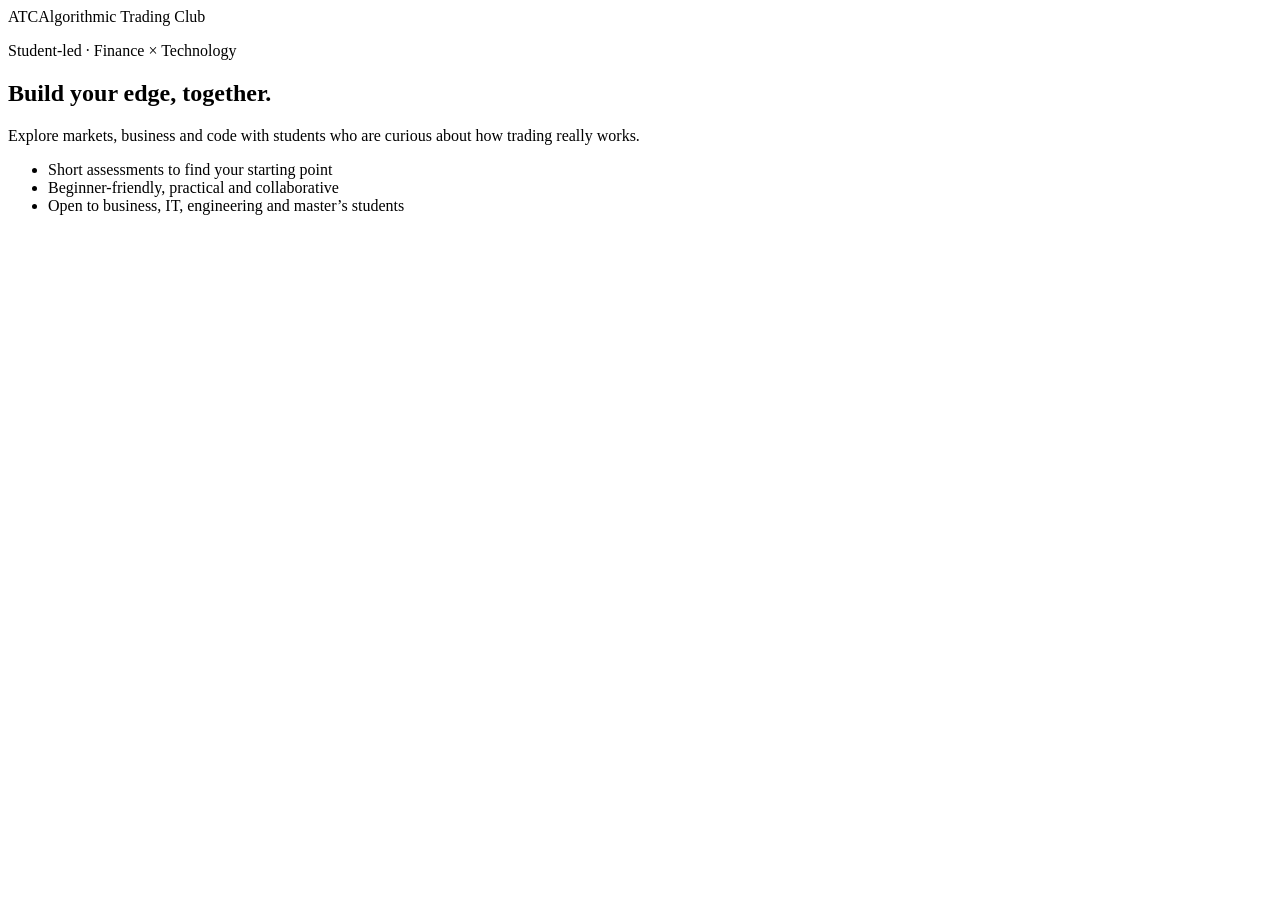
==== index.html @ bfca04f2 "uploaded the initial files" ====
<!DOCTYPE html>
<html lang="en">
<head>
<meta charset="UTF-8">
<meta name="viewport" content="width=device-width, initial-scale=1, viewport-fit=cover">
<title>Algorithmic Trading Club | Learn Trading, Finance & Technology</title>
<meta name="description" content="Join the Algorithmic Trading Club to explore finance, algorithmic trading, Python, markets and technology through practical student activities.">
<meta name="robots" content="index, follow">
<meta name="theme-color" content="#f4f1ea">
<meta property="og:type" content="website">
<meta property="og:title" content="Algorithmic Trading Club">
<meta property="og:description" content="A student club connecting finance, business and technology through algorithmic trading.">
<meta property="og:site_name" content="Algorithmic Trading Club">
<meta name="twitter:card" content="summary">
<link rel="canonical" href="./index.html">
<link rel="stylesheet" href="assets/css/theme.css">
</head>
<body class="site-body">
<main class="page-shell">
  <div class="brand"><span class="brand-mark" aria-hidden="true">ATC</span><span>Algorithmic Trading Club</span></div>
  <section id="landingIntro" class="landing-intro" aria-labelledby="landing-title">
    <p class="eyebrow">Student-led · Finance × Technology</p>
    <h1 id="landing-title">Build your edge, <span class="hl">together.</span></h1>
    <p>Explore markets, business and code with students who are curious about how trading really works.</p>
    <ul class="landing-points">
      <li>Short assessments to find your starting point</li>
      <li>Beginner-friendly, practical and collaborative</li>
      <li>Open to business, IT, engineering and master’s students</li>
    </ul>
  </section>
  <div id="app" class="app-card app-content"></div>
</main>

<script src="assets/js/config.js"></script>
<script src="assets/js/common.js"></script>
<script type="application/ld+json">
{
  "@context": "https://schema.org",
  "@type": "EducationalOrganization",
  "name": "Algorithmic Trading Club",
  "description": "A student club connecting finance, business and technology through algorithmic trading.",
  "audience": {
    "@type": "EducationalAudience",
    "educationalRole": "student"
  }
}
</script>
<script>
const app = document.getElementById('app');
const U = ATC.ui, esc = ATC.esc;
const landingIntro = document.getElementById('landingIntro');
function showLandingIntro(show){ landingIntro.classList.toggle('hidden', !show); }

/* Step 1: who are you */
function welcome(){
  showLandingIntro(true);
  const staffOn = ATC.isStaffOverrideActive();
  app.innerHTML = `
    <h1 class="${U.h1}">Welcome to the <span class="hl">club</span></h1>
    <p class="lead">Tell us who you are, then pick a quick game. It takes about 3 minutes.</p>
    <form id="f" class="form-stack" novalidate>
      <label><span class="${U.label}">Full name</span>
        <input id="name" type="text" required autocomplete="name" class="${U.input}"></label>
      <label><span class="${U.label}">University level</span>
        <select id="edu" required class="${U.input}">
          <option value="" disabled selected>Choose your level</option>
          <option value="other">Not listed — write mine</option>
          <option>University, first year</option>
          <option>University, second year</option>
          <option>University, third year or later</option>
          <option>Engineering student</option>
          <option>Master's — IT</option>
          <option>Master's — Business</option>
        </select></label>
      <label id="customEduWrap" class="hidden"><span class="${U.label}">Write your level</span>
        <input id="customEdu" type="text" maxlength="100" class="${U.input}" placeholder="For example: 2nd-year engineering"></label>
      <label><span class="${U.label}">Email</span>
        <input id="email" type="email" required autocomplete="email" inputmode="email" class="${U.input}"></label>
      ${staffOn
        ? `<p class="staff-active">Staff mode is on for this device. <button type="button" id="staffOff" class="staff-toggle">Turn off</button></p>`
        : `<details class="staff-access">
            <summary>Staff access</summary>
            <label><span class="${U.label}">Override code</span>
              <input id="staffCode" type="password" autocomplete="off" class="${U.input}" placeholder="For club staff devices"></label>
          </details>`}
      <label><span class="${U.label}">Why do you want to join us? <span class="optional">(optional)</span></span>
        <textarea id="motivation" rows="3" maxlength="500" class="${U.input}" placeholder="Tell us what interests you about the club"></textarea></label>
      <p id="err" class="hidden error-message"></p>
      <button type="submit" class="${U.primary}">Continue</button>
    </form>`;

  const edu = document.getElementById('edu');
  const customEduWrap = document.getElementById('customEduWrap');
  edu.addEventListener('change', () => {
    const custom = edu.value === 'other';
    customEduWrap.classList.toggle('hidden', !custom);
    document.getElementById('customEdu').required = custom;
    if (custom) document.getElementById('customEdu').focus();
  });

  if (staffOn) {
    document.getElementById('staffOff').addEventListener('click', () => {
      ATC.deactivateStaffOverride();
      welcome();
    });
  } else {
    const staffInput = document.getElementById('staffCode');
    staffInput.addEventListener('change', () => {
      if (staffInput.value.trim() && ATC.activateStaffOverride(staffInput.value)) {
        const details = staffInput.closest('.staff-access');
        const notice = document.createElement('p');
        notice.className = 'staff-active';
        notice.innerHTML = 'Staff mode is on for this device. <button type="button" id="staffOff" class="staff-toggle">Turn off</button>';
        details.replaceWith(notice);
        notice.querySelector('#staffOff').addEventListener('click', () => {
          ATC.deactivateStaffOverride();
          welcome();
        });
      }
    });
  }

  document.getElementById('f').addEventListener('submit', onSubmit);
}

async function onSubmit(e){
  e.preventDefault();
  const name = document.getElementById('name').value.trim();
  const selectedEducation = document.getElementById('edu').value;
  const customEducation = document.getElementById('customEdu').value.trim();
  const education = selectedEducation === 'other' ? customEducation : selectedEducation;
  const email = document.getElementById('email').value.trim();
  const motivation = document.getElementById('motivation').value.trim();
  const err = document.getElementById('err');
  err.classList.add('hidden');

  const typedStaffCode = (document.getElementById('staffCode')?.value || '').trim();

  const ok = name && education && /^[^\s@]+@[^\s@]+\.[^\s@]+$/.test(email);
  if(!ok){
    err.textContent = !name ? 'Enter your name.' : !education ? 'Choose or write your education level.' : 'Enter a valid email address.';
    err.classList.remove('hidden');
    return;
  }

  if (!ATC.isStaffOverrideActive() && typedStaffCode) {
    if (!ATC.activateStaffOverride(typedStaffCode)) {
      err.textContent = 'That staff override code is not valid.';
      err.classList.remove('hidden');
      return;
    }
  }

  const limit = ATC.checkLimit('signup', 'sign-up');
  if (!limit.allowed) {
    err.textContent = limit.message;
    err.classList.remove('hidden');
    return;
  }

  const btn = document.querySelector('#f button[type="submit"]');
  if (btn) {
    btn.disabled = true;
    btn.innerHTML = ATC.ui.spinner('sm') + ' <span style="vertical-align:middle">Saving…</span>';
  }
  ATC.showLoading('Saving your details…');

  const staffCodeForServer = ATC.isStaffOverrideActive() ? 'ATC-STAFF-2026' : '';

  const user = { name, education, email, motivation };
  ATC.setUser(user);
  const result = await ATC.send({ type: 'signup', ...user, deviceId: ATC.deviceId(), staffCode: staffCodeForServer });

  if (result && result.ok === false) {
    ATC.hideLoading();
    if (btn) { btn.disabled = false; btn.textContent = 'Continue'; }
    err.textContent = result.error || 'Signup failed. Please try again.';
    err.classList.remove('hidden');
    return;
  }
  ATC.hideLoading();
  menu();
}

/* Step 2: choose a game */
function menu(){
  showLandingIntro(false);
  const u = ATC.getUser();
  const bizDone = ATC.hasCompletedGame('knowledge-business');
  const itDone  = ATC.hasCompletedGame('knowledge-it');
  const knowledgeDone = bizDone && itDone;
  const traderDone = ATC.hasCompletedGame('trader');
  const noGamesLeft = knowledgeDone && traderDone;

  if (noGamesLeft) {
    app.innerHTML = ATC.ui.emptyState(
      'All done for today',
      "You've completed both games on this device in the last 24 hours. Thanks for playing — come back tomorrow, or ask a staff member for a reset.",
      `<button class="${U.ghost}" data-go="restart">Next visitor</button>`
    );
  } else {
    let buttons = '';
    if (!knowledgeDone) {
      const remainingNote = (bizDone || itDone) ? ' One field left today.' : '';
      buttons += `<button class="${U.opt}" data-go="knowledge">
        <b class="option-title">Knowledge level assessment</b>
        <span class="option-copy">9 questions. You choose Business or IT, we show your level.${remainingNote}</span>
      </button>`;
    }
    if (!traderDone) {
      buttons += `<button class="${U.opt}" data-go="trader">
        <b class="option-title">Trader type assessment</b>
        <span class="option-copy">12 questions. Find your trading personality and your place between finance and tech.</span>
      </button>`;
    }
    app.innerHTML = `<h1 class="${U.h1}">Hi ${esc(u.name.split(' ')[0])}, pick a <span class="hl">game</span></h1>
      <p class="lead">Do one or do both.</p>
      ${buttons}
      <button class="${U.ghost}" data-go="restart">Not you? Start over</button>`;
  }

  app.querySelectorAll('[data-go]').forEach(b => b.addEventListener('click', () => {
    const g = b.dataset.go;
    if (g === 'knowledge') { field(); }
    else if (g === 'trader') { location.href = 'level.html'; }
    else { ATC.clearUser(); welcome(); }
  }));
}

/* Step 3 (knowledge game only): choose a field */
function field(){
  showLandingIntro(false);
  const bizDone = ATC.hasCompletedGame('knowledge-business');
  const itDone  = ATC.hasCompletedGame('knowledge-it');
  app.innerHTML = `
    <h1 class="${U.h1}">Which <span class="hl">field</span>?</h1>
    <p class="lead">Pick the side you want to test. You can come back for the other one.</p>
    <button class="${U.opt}" data-go="business.html">
      <b class="option-title">Business in trading${bizDone ? ' ✓' : ''}</b>
      <span class="option-copy">Markets, brokers, orders, risk and return.${bizDone ? ' Already done today.' : ''}</span>
    </button>
    <button class="${U.opt}" data-go="it.html">
      <b class="option-title">IT in trading${itDone ? ' ✓' : ''}</b>
      <span class="option-copy">Algorithms, Python and working with data.${itDone ? ' Already done today.' : ''}</span>
    </button>
    <button class="${U.ghost}" id="back">Back</button>`;
  app.querySelectorAll('[data-go]').forEach(b => b.addEventListener('click', () => { location.href = b.dataset.go; }));
  document.getElementById('back').addEventListener('click', menu);
}

ATC.getUser() ? menu() : welcome();
</script>
</body>
</html>
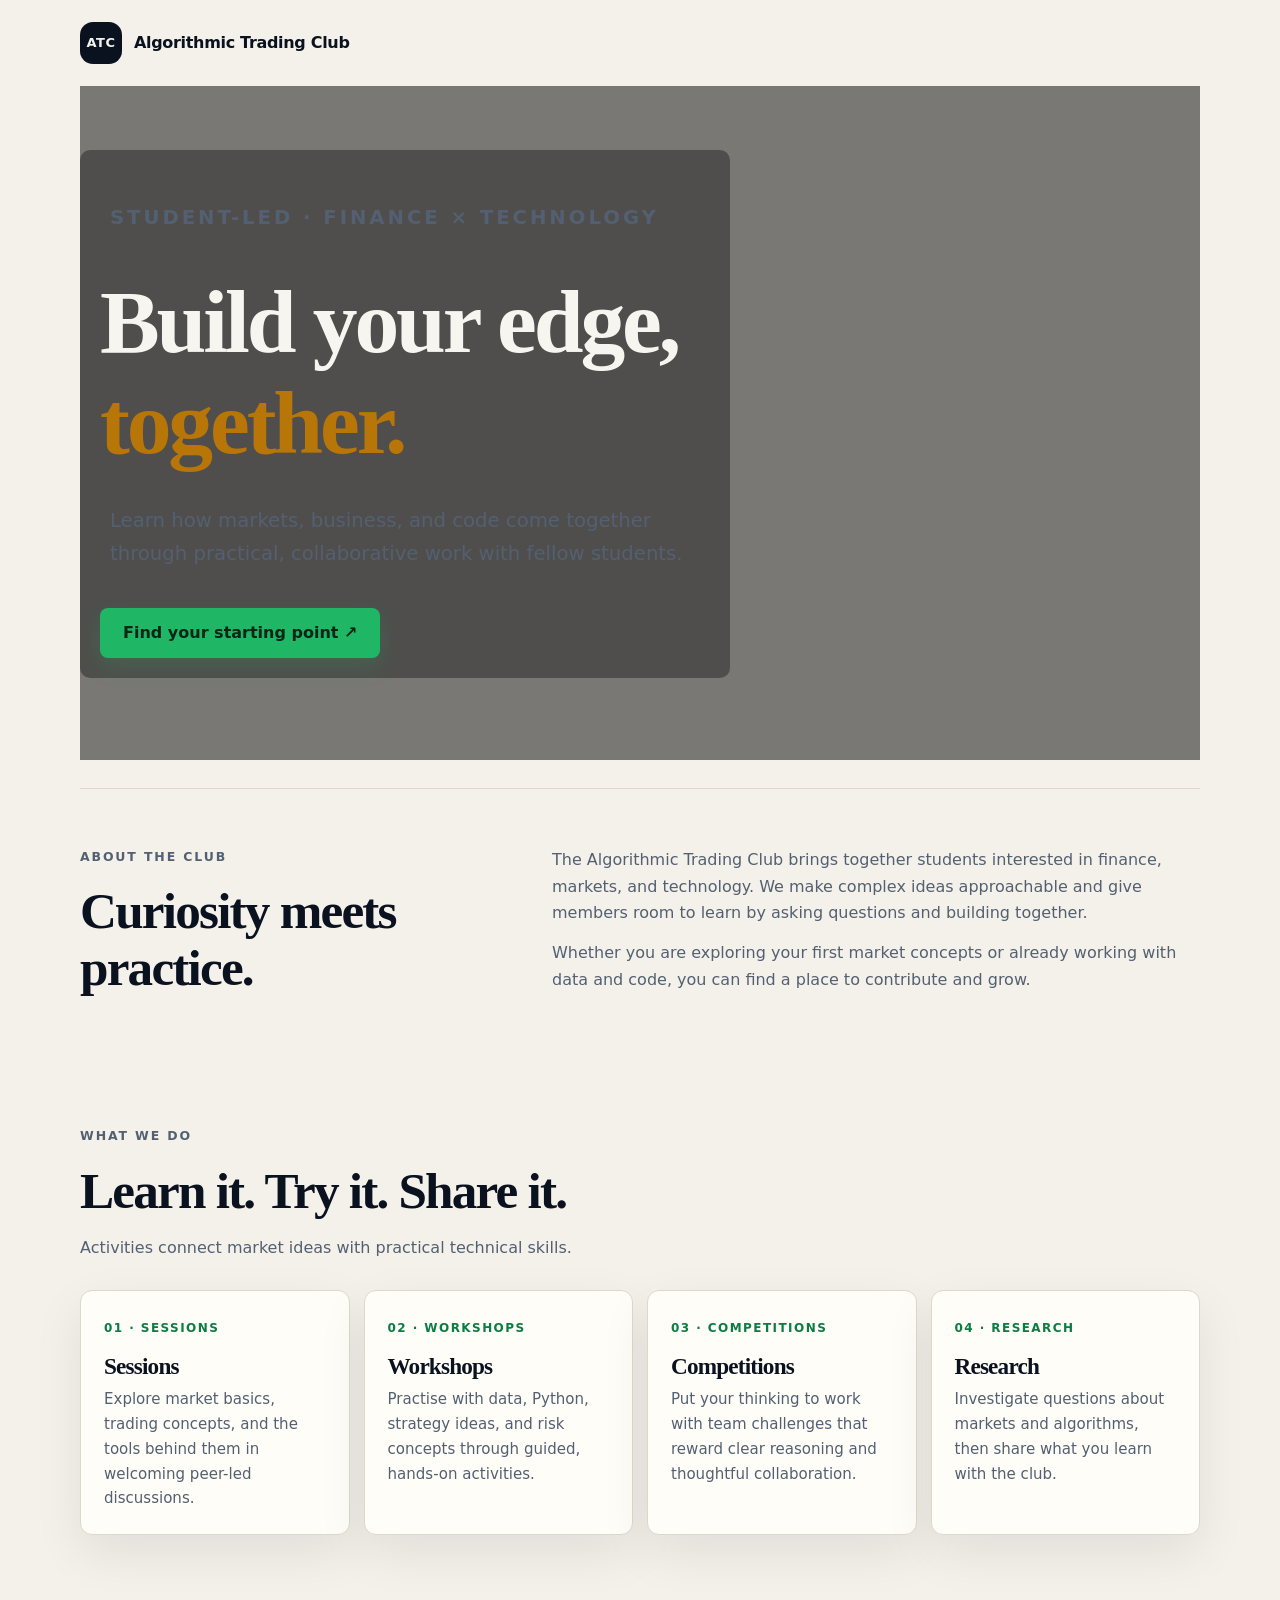
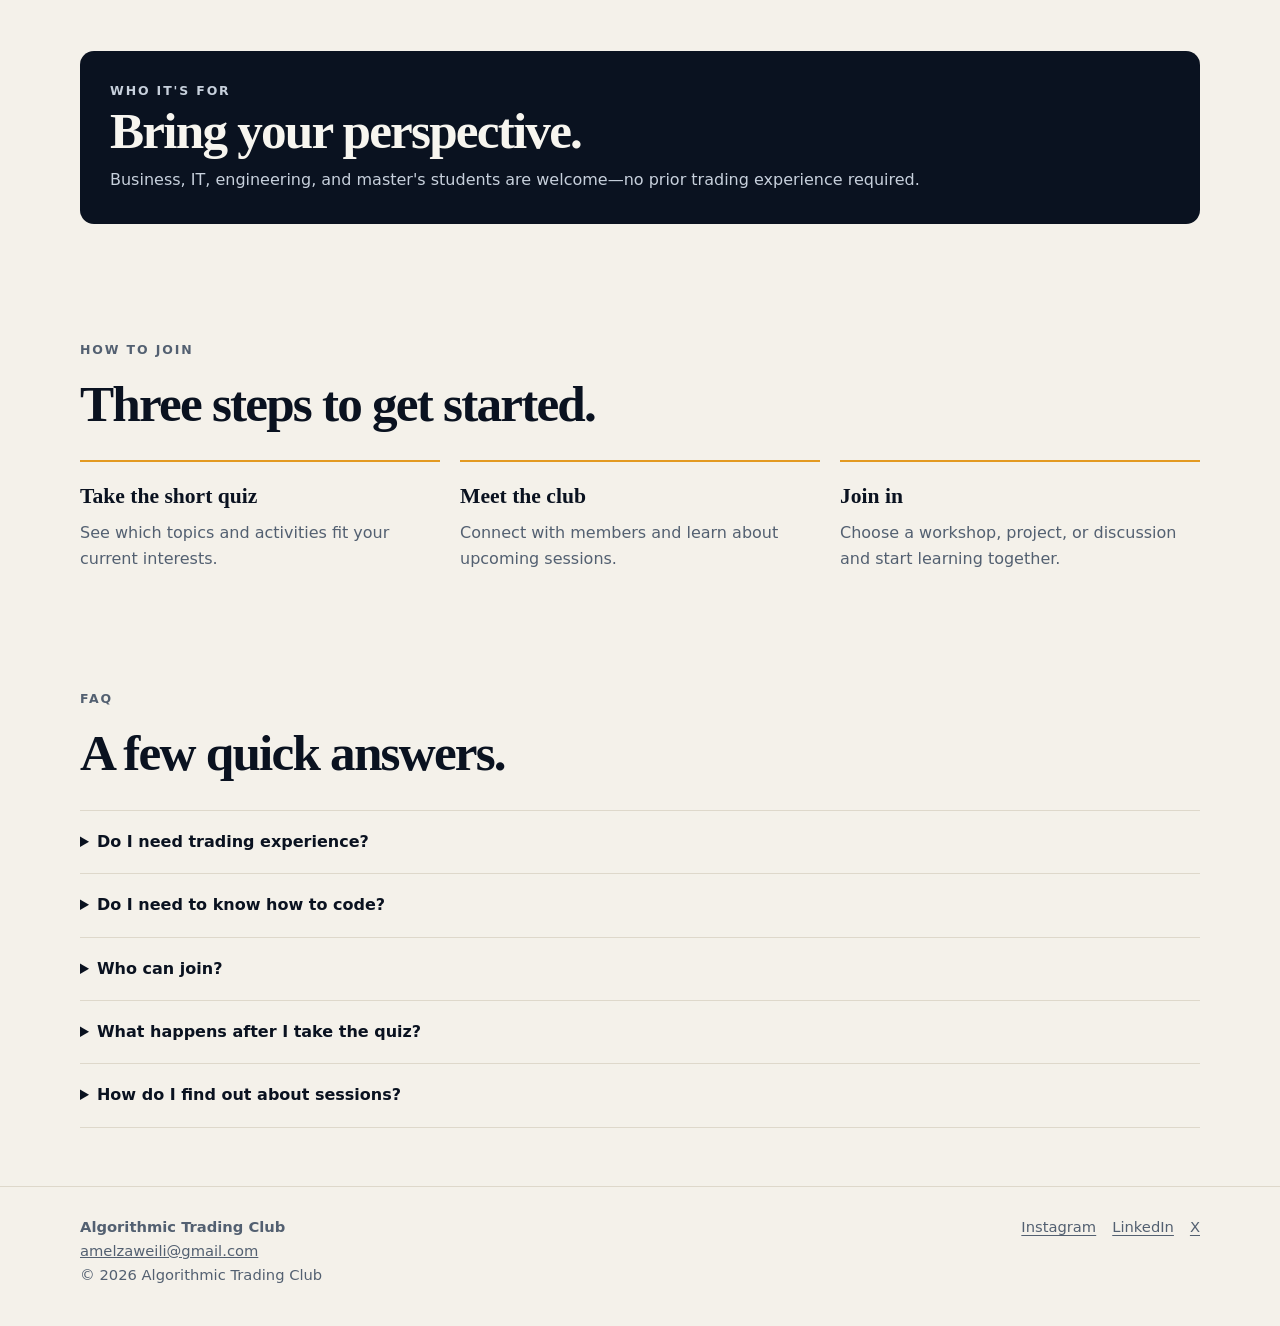
==== commit a4121fb8: "Files - [Code.gs](C:/Users/ideapad/OneDrive/Desktop/my builds/club-main/apps-script/Code.gs) — added" ====
--- a/index.html
+++ b/index.html
@@ -1,254 +1,511 @@
-<!DOCTYPE html>
+<!doctype html>
 <html lang="en">
+
 <head>
-<meta charset="UTF-8">
-<meta name="viewport" content="width=device-width, initial-scale=1, viewport-fit=cover">
-<title>Algorithmic Trading Club | Learn Trading, Finance & Technology</title>
-<meta name="description" content="Join the Algorithmic Trading Club to explore finance, algorithmic trading, Python, markets and technology through practical student activities.">
-<meta name="robots" content="index, follow">
-<meta name="theme-color" content="#f4f1ea">
-<meta property="og:type" content="website">
-<meta property="og:title" content="Algorithmic Trading Club">
-<meta property="og:description" content="A student club connecting finance, business and technology through algorithmic trading.">
-<meta property="og:site_name" content="Algorithmic Trading Club">
-<meta name="twitter:card" content="summary">
-<link rel="canonical" href="./index.html">
-<link rel="stylesheet" href="assets/css/theme.css">
+  <meta charset="utf-8">
+  <meta name="viewport" content="width=device-width, initial-scale=1">
+  <meta name="description"
+    content="Explore finance, markets, and technology with the Algorithmic Trading Club, a student community for learning through practice.">
+  <meta property="og:title" content="Algorithmic Trading Club">
+  <meta property="og:description"
+    content="A student community learning about markets, finance, and technology through practical sessions and projects.">
+  <meta property="og:type" content="website">
+  <title>Algorithmic Trading Club</title>
+  <style>
+    :root {
+      color-scheme: light;
+      --bg: #f4f1ea;
+      --card: #fffdf8;
+      --fg: #0a1220;
+      --muted: #536071;
+      --line: #ded8cb;
+      --gold: #e39a22;
+      --green: #1fb766;
+      --shadow: 0 18px 50px rgba(10, 18, 32, .08);
+      --serif: Georgia, 'Times New Roman', serif;
+      --sans: system-ui, -apple-system, BlinkMacSystemFont, 'Segoe UI', sans-serif;
+    }
+
+    * {
+      box-sizing: border-box;
+    }
+
+    html {
+      scroll-behavior: smooth;
+    }
+
+    body {
+      margin: 0;
+      background: var(--bg);
+      color: var(--fg);
+      font: 16px/1.65 var(--sans);
+    }
+
+    a {
+      color: inherit;
+    }
+
+    .wrap {
+      width: min(1120px, calc(100% - 40px));
+      margin-inline: auto;
+    }
+
+    header {
+      padding: 22px 0;
+    }
+
+    .brand {
+      display: inline-flex;
+      align-items: center;
+      gap: 12px;
+      font-weight: 750;
+      letter-spacing: -.02em;
+    }
+
+    .mark {
+      display: grid;
+      place-items: center;
+      width: 42px;
+      height: 42px;
+      border-radius: 13px;
+      background: var(--fg);
+      color: var(--bg);
+      font-size: 13px;
+      letter-spacing: .04em;
+    }
+
+    .hero {
+      padding: 64px 0 82px;
+      margin-bottom: 28px;
+      background: url("https://ibas.edu.eu/wp-content/uploads/2024/11/NAU-Hall-1-scaled.jpg") no-repeat center center;
+      background-color: rgba(0, 0, 0, 0.5); /* Optional: darken the background for better text readability */
+      color: #f7f5ef;
+      background-blend-mode: darken;
+    }
+    .hero h1 {
+      max-width: 650px;
+      margin: 0;
+      font-size: clamp(2.75rem, 7vw, 5.6rem);
+    }
+    .hero p {
+      max-width: 650px;
+      margin: 22px 0 28px;
+      color: var(--muted);
+      padding: 10px;
+      font-size: clamp(1.05rem, 2vw, 1.23rem);
+    }
+    .hero-content {
+      max-width: 650px;
+      padding: 20px;
+      background-color: rgba(0, 0, 0, 0.349); /* Optional: semi-transparent background for better text readability */
+      border-radius: 10px;
+    }
+
+    .eyebrow {
+      margin: 0 0 15px;
+      color: #0b7c43;
+      font-size: .78rem;
+      font-weight: 800;
+      letter-spacing: .15em;
+      text-transform: uppercase;
+    }
+
+    h1,
+    h2,
+    h3 {
+      font-family: var(--serif);
+      letter-spacing: -.035em;
+      line-height: 1.12;
+    }
+
+    h1 {
+      max-width: 850px;
+      margin: 0;
+      font-size: clamp(2.75rem, 7vw, 5.6rem);
+    }
+
+    .gold {
+      color: #b87508;
+    }
+
+    .hero-copy {
+      max-width: 650px;
+      margin: 22px 0 28px;
+      color: var(--muted);
+      font-size: clamp(1.05rem, 2vw, 1.23rem);
+    }
+
+    .button {
+      display: inline-flex;
+      align-items: center;
+      justify-content: center;
+      min-height: 50px;
+      padding: 0 23px;
+      border-radius: 8px;
+      background: var(--green);
+      color: #062515;
+      font-weight: 800;
+      text-decoration: none;
+      box-shadow: 0 8px 22px rgba(31, 183, 102, .2);
+    }
+
+    .button:hover {
+      transform: translateY(-1px);
+    }
+
+    section {
+      padding: 58px 0;
+    }
+
+    .section-head {
+      max-width: 680px;
+      margin-bottom: 28px;
+    }
+
+    h2 {
+      margin: 0 0 14px;
+      font-size: clamp(2rem, 4vw, 3.2rem);
+    }
+
+    .section-head p,
+    .about p {
+      color: var(--muted);
+    }
+
+    .about {
+      display: grid;
+      grid-template-columns: .8fr 1.2fr;
+      gap: 40px;
+      align-items: start;
+      border-top: 1px solid var(--line);
+    }
+
+    .about p {
+      margin: 0 0 14px;
+    }
+
+    .cards {
+      display: grid;
+      grid-template-columns: repeat(4, 1fr);
+      gap: 14px;
+    }
+
+    .card {
+      padding: 23px;
+      border: 1px solid var(--line);
+      border-radius: 12px;
+      background: var(--card);
+      box-shadow: var(--shadow);
+    }
+
+    .card .num {
+      color: #0b7c43;
+      font-size: .75rem;
+      font-weight: 800;
+      letter-spacing: .12em;
+    }
+
+    .card h3 {
+      margin: 13px 0 8px;
+      font-size: 1.45rem;
+    }
+
+    .card p {
+      margin: 0;
+      color: var(--muted);
+      font-size: .94rem;
+    }
+
+    .audience {
+      padding: 30px;
+      border-radius: 14px;
+      background: var(--fg);
+      color: #f7f5ef;
+    }
+
+    .audience h2 {
+      margin-bottom: 8px;
+    }
+
+    .audience p {
+      margin: 0;
+      color: #c7d0dc;
+    }
+
+    .steps {
+      display: grid;
+      grid-template-columns: repeat(3, 1fr);
+      gap: 20px;
+      counter-reset: steps;
+    }
+
+    .step {
+      padding-top: 17px;
+      border-top: 2px solid var(--gold);
+    }
+
+    .step b {
+      display: block;
+      margin-bottom: 5px;
+      font-family: var(--serif);
+      font-size: 1.35rem;
+    }
+
+    .step p {
+      margin: 0;
+      color: var(--muted);
+    }
+
+    .faq {
+      border-top: 1px solid var(--line);
+    }
+
+    details {
+      padding: 18px 0;
+      border-bottom: 1px solid var(--line);
+    }
+
+    summary {
+      cursor: pointer;
+      font-weight: 750;
+    }
+
+    details p {
+      max-width: 760px;
+      margin: 10px 0 0;
+      color: var(--muted);
+    }
+
+    footer {
+      padding: 28px 0 38px;
+      border-top: 1px solid var(--line);
+      color: var(--muted);
+      font-size: .92rem;
+    }
+
+    .footer-row {
+      display: flex;
+      justify-content: space-between;
+      gap: 20px;
+      flex-wrap: wrap;
+    }
+
+    .socials {
+      display: flex;
+      gap: 16px;
+    }
+
+    .socials a {
+      text-underline-offset: 3px;
+    }
+
+    @media (max-width:800px) {
+      .cards {
+        grid-template-columns: repeat(2, 1fr);
+      }
+
+      .about {
+        grid-template-columns: 1fr;
+        gap: 12px;
+      }
+    }
+
+    @media (max-width:540px) {
+      .wrap {
+        width: min(100% - 32px, 1120px);
+      }
+
+      .hero {
+        padding: 42px 0 58px;
+      }
+      .about {
+        gap: 20px;
+      }
+
+      .hero h1 {
+        font-size: clamp(2.25rem, 7vw, 4.6rem);
+      }
+
+      .hero p {
+        margin: 18px 0 22px;
+      }
+      .hero-content {
+        padding: 16px;
+        height: fit-content;
+      }
+
+      section {
+        padding: 42px 0;
+      }
+
+      .cards,
+      .steps {
+        grid-template-columns: 1fr;
+      }
+
+      .card {
+        padding: 20px;
+      }
+
+      .audience {
+        padding: 24px;
+      }
+    }
+
+    @media (prefers-color-scheme: dark) {
+      :root {
+        color-scheme: dark;
+        --bg: #0a1420;
+        --card: #12233a;
+        --fg: #f7f5ef;
+        --muted: #b2bdca;
+        --line: #263a52;
+        --gold: #f2a93b;
+        --green: #33d17a;
+        --shadow: 0 18px 50px rgba(0, 0, 0, .22);
+      }
+
+      .hero p {
+        color: var(--muted);
+      }
+      .eyebrow {
+        color: var(--green);
+      }
+
+      .gold {
+        color: var(--gold);
+      }
+
+      .button {
+        color: #072414;
+      }
+
+      .audience {
+        background: #12233a;
+      }
+
+      .audience p {
+        color: #c4ceda;
+      }
+    }
+  </style>
 </head>
-<body class="site-body">
-<main class="page-shell">
-  <div class="brand"><span class="brand-mark" aria-hidden="true">ATC</span><span>Algorithmic Trading Club</span></div>
-  <section id="landingIntro" class="landing-intro" aria-labelledby="landing-title">
-    <p class="eyebrow">Student-led · Finance × Technology</p>
-    <h1 id="landing-title">Build your edge, <span class="hl">together.</span></h1>
-    <p>Explore markets, business and code with students who are curious about how trading really works.</p>
-    <ul class="landing-points">
-      <li>Short assessments to find your starting point</li>
-      <li>Beginner-friendly, practical and collaborative</li>
-      <li>Open to business, IT, engineering and master’s students</li>
-    </ul>
-  </section>
-  <div id="app" class="app-card app-content"></div>
-</main>
-
-<script src="assets/js/config.js"></script>
-<script src="assets/js/common.js"></script>
-<script type="application/ld+json">
-{
-  "@context": "https://schema.org",
-  "@type": "EducationalOrganization",
-  "name": "Algorithmic Trading Club",
-  "description": "A student club connecting finance, business and technology through algorithmic trading.",
-  "audience": {
-    "@type": "EducationalAudience",
-    "educationalRole": "student"
-  }
-}
-</script>
-<script>
-const app = document.getElementById('app');
-const U = ATC.ui, esc = ATC.esc;
-const landingIntro = document.getElementById('landingIntro');
-function showLandingIntro(show){ landingIntro.classList.toggle('hidden', !show); }
-
-/* Step 1: who are you */
-function welcome(){
-  showLandingIntro(true);
-  const staffOn = ATC.isStaffOverrideActive();
-  app.innerHTML = `
-    <h1 class="${U.h1}">Welcome to the <span class="hl">club</span></h1>
-    <p class="lead">Tell us who you are, then pick a quick game. It takes about 3 minutes.</p>
-    <form id="f" class="form-stack" novalidate>
-      <label><span class="${U.label}">Full name</span>
-        <input id="name" type="text" required autocomplete="name" class="${U.input}"></label>
-      <label><span class="${U.label}">University level</span>
-        <select id="edu" required class="${U.input}">
-          <option value="" disabled selected>Choose your level</option>
-          <option value="other">Not listed — write mine</option>
-          <option>University, first year</option>
-          <option>University, second year</option>
-          <option>University, third year or later</option>
-          <option>Engineering student</option>
-          <option>Master's — IT</option>
-          <option>Master's — Business</option>
-        </select></label>
-      <label id="customEduWrap" class="hidden"><span class="${U.label}">Write your level</span>
-        <input id="customEdu" type="text" maxlength="100" class="${U.input}" placeholder="For example: 2nd-year engineering"></label>
-      <label><span class="${U.label}">Email</span>
-        <input id="email" type="email" required autocomplete="email" inputmode="email" class="${U.input}"></label>
-      ${staffOn
-        ? `<p class="staff-active">Staff mode is on for this device. <button type="button" id="staffOff" class="staff-toggle">Turn off</button></p>`
-        : `<details class="staff-access">
-            <summary>Staff access</summary>
-            <label><span class="${U.label}">Override code</span>
-              <input id="staffCode" type="password" autocomplete="off" class="${U.input}" placeholder="For club staff devices"></label>
-          </details>`}
-      <label><span class="${U.label}">Why do you want to join us? <span class="optional">(optional)</span></span>
-        <textarea id="motivation" rows="3" maxlength="500" class="${U.input}" placeholder="Tell us what interests you about the club"></textarea></label>
-      <p id="err" class="hidden error-message"></p>
-      <button type="submit" class="${U.primary}">Continue</button>
-    </form>`;
-
-  const edu = document.getElementById('edu');
-  const customEduWrap = document.getElementById('customEduWrap');
-  edu.addEventListener('change', () => {
-    const custom = edu.value === 'other';
-    customEduWrap.classList.toggle('hidden', !custom);
-    document.getElementById('customEdu').required = custom;
-    if (custom) document.getElementById('customEdu').focus();
-  });
-
-  if (staffOn) {
-    document.getElementById('staffOff').addEventListener('click', () => {
-      ATC.deactivateStaffOverride();
-      welcome();
-    });
-  } else {
-    const staffInput = document.getElementById('staffCode');
-    staffInput.addEventListener('change', () => {
-      if (staffInput.value.trim() && ATC.activateStaffOverride(staffInput.value)) {
-        const details = staffInput.closest('.staff-access');
-        const notice = document.createElement('p');
-        notice.className = 'staff-active';
-        notice.innerHTML = 'Staff mode is on for this device. <button type="button" id="staffOff" class="staff-toggle">Turn off</button>';
-        details.replaceWith(notice);
-        notice.querySelector('#staffOff').addEventListener('click', () => {
-          ATC.deactivateStaffOverride();
-          welcome();
-        });
-      }
-    });
-  }
-
-  document.getElementById('f').addEventListener('submit', onSubmit);
-}
-
-async function onSubmit(e){
-  e.preventDefault();
-  const name = document.getElementById('name').value.trim();
-  const selectedEducation = document.getElementById('edu').value;
-  const customEducation = document.getElementById('customEdu').value.trim();
-  const education = selectedEducation === 'other' ? customEducation : selectedEducation;
-  const email = document.getElementById('email').value.trim();
-  const motivation = document.getElementById('motivation').value.trim();
-  const err = document.getElementById('err');
-  err.classList.add('hidden');
-
-  const typedStaffCode = (document.getElementById('staffCode')?.value || '').trim();
-
-  const ok = name && education && /^[^\s@]+@[^\s@]+\.[^\s@]+$/.test(email);
-  if(!ok){
-    err.textContent = !name ? 'Enter your name.' : !education ? 'Choose or write your education level.' : 'Enter a valid email address.';
-    err.classList.remove('hidden');
-    return;
-  }
-
-  if (!ATC.isStaffOverrideActive() && typedStaffCode) {
-    if (!ATC.activateStaffOverride(typedStaffCode)) {
-      err.textContent = 'That staff override code is not valid.';
-      err.classList.remove('hidden');
-      return;
-    }
-  }
-
-  const limit = ATC.checkLimit('signup', 'sign-up');
-  if (!limit.allowed) {
-    err.textContent = limit.message;
-    err.classList.remove('hidden');
-    return;
-  }
-
-  const btn = document.querySelector('#f button[type="submit"]');
-  if (btn) {
-    btn.disabled = true;
-    btn.innerHTML = ATC.ui.spinner('sm') + ' <span style="vertical-align:middle">Saving…</span>';
-  }
-  ATC.showLoading('Saving your details…');
-
-  const staffCodeForServer = ATC.isStaffOverrideActive() ? 'ATC-STAFF-2026' : '';
-
-  const user = { name, education, email, motivation };
-  ATC.setUser(user);
-  const result = await ATC.send({ type: 'signup', ...user, deviceId: ATC.deviceId(), staffCode: staffCodeForServer });
-
-  if (result && result.ok === false) {
-    ATC.hideLoading();
-    if (btn) { btn.disabled = false; btn.textContent = 'Continue'; }
-    err.textContent = result.error || 'Signup failed. Please try again.';
-    err.classList.remove('hidden');
-    return;
-  }
-  ATC.hideLoading();
-  menu();
-}
-
-/* Step 2: choose a game */
-function menu(){
-  showLandingIntro(false);
-  const u = ATC.getUser();
-  const bizDone = ATC.hasCompletedGame('knowledge-business');
-  const itDone  = ATC.hasCompletedGame('knowledge-it');
-  const knowledgeDone = bizDone && itDone;
-  const traderDone = ATC.hasCompletedGame('trader');
-  const noGamesLeft = knowledgeDone && traderDone;
-
-  if (noGamesLeft) {
-    app.innerHTML = ATC.ui.emptyState(
-      'All done for today',
-      "You've completed both games on this device in the last 24 hours. Thanks for playing — come back tomorrow, or ask a staff member for a reset.",
-      `<button class="${U.ghost}" data-go="restart">Next visitor</button>`
-    );
-  } else {
-    let buttons = '';
-    if (!knowledgeDone) {
-      const remainingNote = (bizDone || itDone) ? ' One field left today.' : '';
-      buttons += `<button class="${U.opt}" data-go="knowledge">
-        <b class="option-title">Knowledge level assessment</b>
-        <span class="option-copy">9 questions. You choose Business or IT, we show your level.${remainingNote}</span>
-      </button>`;
-    }
-    if (!traderDone) {
-      buttons += `<button class="${U.opt}" data-go="trader">
-        <b class="option-title">Trader type assessment</b>
-        <span class="option-copy">12 questions. Find your trading personality and your place between finance and tech.</span>
-      </button>`;
-    }
-    app.innerHTML = `<h1 class="${U.h1}">Hi ${esc(u.name.split(' ')[0])}, pick a <span class="hl">game</span></h1>
-      <p class="lead">Do one or do both.</p>
-      ${buttons}
-      <button class="${U.ghost}" data-go="restart">Not you? Start over</button>`;
-  }
-
-  app.querySelectorAll('[data-go]').forEach(b => b.addEventListener('click', () => {
-    const g = b.dataset.go;
-    if (g === 'knowledge') { field(); }
-    else if (g === 'trader') { location.href = 'level.html'; }
-    else { ATC.clearUser(); welcome(); }
-  }));
-}
-
-/* Step 3 (knowledge game only): choose a field */
-function field(){
-  showLandingIntro(false);
-  const bizDone = ATC.hasCompletedGame('knowledge-business');
-  const itDone  = ATC.hasCompletedGame('knowledge-it');
-  app.innerHTML = `
-    <h1 class="${U.h1}">Which <span class="hl">field</span>?</h1>
-    <p class="lead">Pick the side you want to test. You can come back for the other one.</p>
-    <button class="${U.opt}" data-go="business.html">
-      <b class="option-title">Business in trading${bizDone ? ' ✓' : ''}</b>
-      <span class="option-copy">Markets, brokers, orders, risk and return.${bizDone ? ' Already done today.' : ''}</span>
-    </button>
-    <button class="${U.opt}" data-go="it.html">
-      <b class="option-title">IT in trading${itDone ? ' ✓' : ''}</b>
-      <span class="option-copy">Algorithms, Python and working with data.${itDone ? ' Already done today.' : ''}</span>
-    </button>
-    <button class="${U.ghost}" id="back">Back</button>`;
-  app.querySelectorAll('[data-go]').forEach(b => b.addEventListener('click', () => { location.href = b.dataset.go; }));
-  document.getElementById('back').addEventListener('click', menu);
-}
-
-ATC.getUser() ? menu() : welcome();
-</script>
+
+<body>
+  <!-- EDIT COPY: hero tagline / about paragraph / FAQ items / footer contact / socials -->
+  <header class="wrap">
+    <div class="brand"><span class="mark" aria-hidden="true">ATC</span><span>Algorithmic Trading Club</span></div>
+  </header>
+  <main>
+    <section class="hero wrap" aria-labelledby="hero-title">
+      <div class="hero-content">
+          <p class="eyebrow">Student-led · Finance × Technology</p>
+      <h1 id="hero-title">Build your edge, <span class="gold">together.</span></h1>
+      <p class="hero-copy">Learn how markets, business, and code come together through practical, collaborative work
+        with fellow students.</p>
+      <a class="button" href="/app/index.html">Find your starting point <span aria-hidden="true">&nbsp;↗</span></a>
+    
+      </div>
+    </section>
+    <section class="about wrap" aria-labelledby="about-title">
+      <div>
+        <p class="eyebrow">About the club</p>
+        <h2 id="about-title">Curiosity meets practice.</h2>
+      </div>
+      <div>
+        <p>The Algorithmic Trading Club brings together students interested in finance, markets, and technology. We make
+          complex ideas approachable and give members room to learn by asking questions and building together.</p>
+        <p>Whether you are exploring your first market concepts or already working with data and code, you can find a
+          place to contribute and grow.</p>
+      </div>
+    </section>
+    <section class="wrap" aria-labelledby="work-title">
+      <div class="section-head">
+        <p class="eyebrow">What we do</p>
+        <h2 id="work-title">Learn it. Try it. Share it.</h2>
+        <p>Activities connect market ideas with practical technical skills.</p>
+      </div>
+      <div class="cards">
+        <article class="card"><span class="num">01 · SESSIONS</span>
+          <h3>Sessions</h3>
+          <p>Explore market basics, trading concepts, and the tools behind them in welcoming peer-led discussions.</p>
+        </article>
+        <article class="card"><span class="num">02 · WORKSHOPS</span>
+          <h3>Workshops</h3>
+          <p>Practise with data, Python, strategy ideas, and risk concepts through guided, hands-on activities.</p>
+        </article>
+        <article class="card"><span class="num">03 · COMPETITIONS</span>
+          <h3>Competitions</h3>
+          <p>Put your thinking to work with team challenges that reward clear reasoning and thoughtful collaboration.
+          </p>
+        </article>
+        <article class="card"><span class="num">04 · RESEARCH</span>
+          <h3>Research</h3>
+          <p>Investigate questions about markets and algorithms, then share what you learn with the club.</p>
+        </article>
+      </div>
+    </section>
+    <section class="wrap">
+      <div class="audience">
+        <p class="eyebrow">Who it's for</p>
+        <h2>Bring your perspective.</h2>
+        <p>Business, IT, engineering, and master's students are welcome—no prior trading experience required.</p>
+      </div>
+    </section>
+    <section class="wrap" aria-labelledby="join-title">
+      <div class="section-head">
+        <p class="eyebrow">How to join</p>
+        <h2 id="join-title">Three steps to get started.</h2>
+      </div>
+      <div class="steps">
+        <div class="step"><b>Take the short quiz</b>
+          <p>See which topics and activities fit your current interests.</p>
+        </div>
+        <div class="step"><b>Meet the club</b>
+          <p>Connect with members and learn about upcoming sessions.</p>
+        </div>
+        <div class="step"><b>Join in</b>
+          <p>Choose a workshop, project, or discussion and start learning together.</p>
+        </div>
+      </div>
+    </section>
+    <section class="wrap" aria-labelledby="faq-title">
+      <div class="section-head">
+        <p class="eyebrow">FAQ</p>
+        <h2 id="faq-title">A few quick answers.</h2>
+      </div>
+      <div class="faq">
+        <details>
+          <summary>Do I need trading experience?</summary>
+          <p>No. Activities are designed to welcome beginners as well as students with experience.</p>
+        </details>
+        <details>
+          <summary>Do I need to know how to code?</summary>
+          <p>No. You can explore business and market topics first, and learn technical skills at your own pace.</p>
+        </details>
+        <details>
+          <summary>Who can join?</summary>
+          <p>Business, IT, engineering, and master's students with an interest in finance or technology are welcome.</p>
+        </details>
+        <details>
+          <summary>What happens after I take the quiz?</summary>
+          <p>It gives you a starting point and helps you discover topics to explore with the club.</p>
+        </details>
+        <details>
+          <summary>How do I find out about sessions?</summary>
+          <p>Contact the club using the email or social links below for current meeting and activity details.</p>
+        </details>
+      </div>
+    </section>
+  </main>
+  <footer>
+    <div class="wrap footer-row">
+      <div><strong>Algorithmic Trading Club</strong><br><a
+          href="mailto:amelzaweili@gmail.com">amelzaweili@gmail.com</a><br>© 2026 Algorithmic Trading Club</div>
+      <nav class="socials" aria-label="Social links"><a href="#">Instagram</a><a href="#">LinkedIn</a><a href="#">X</a>
+      </nav>
+    </div>
+  </footer>
 </body>
+
 </html>
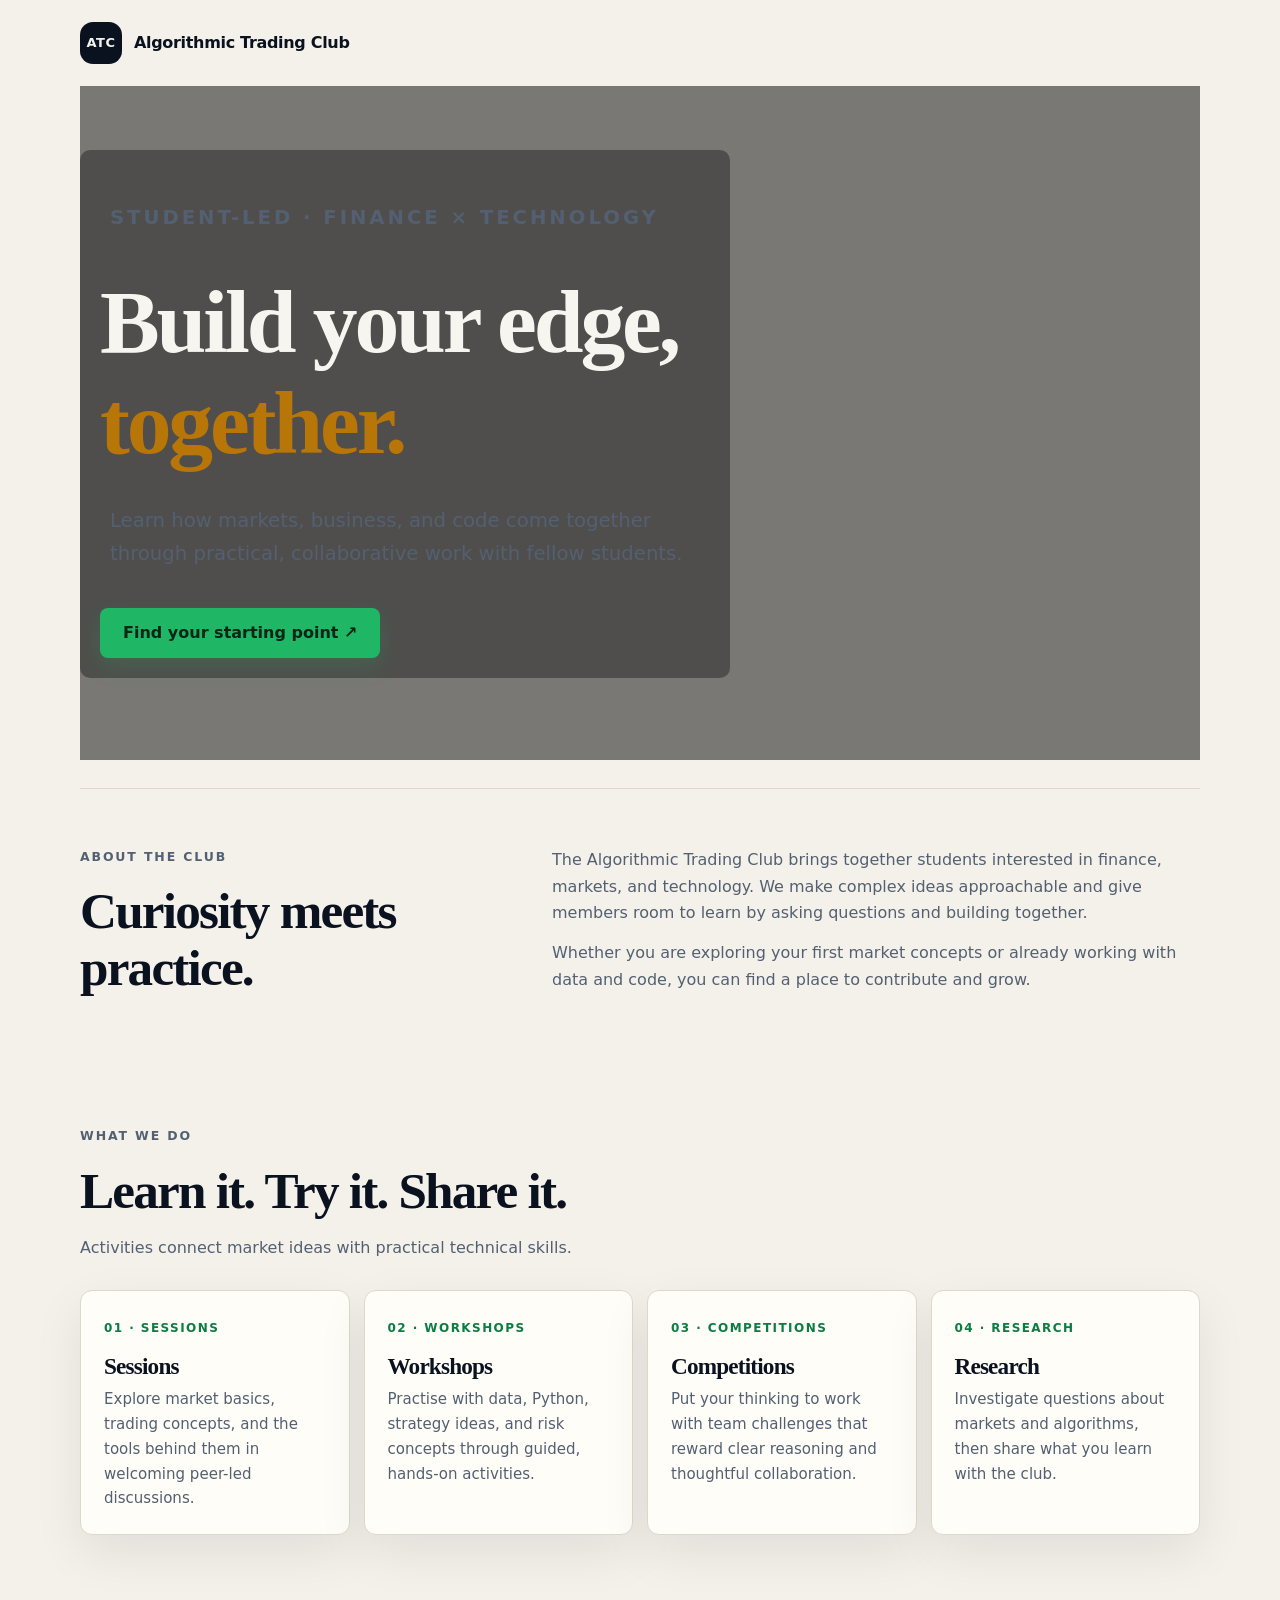
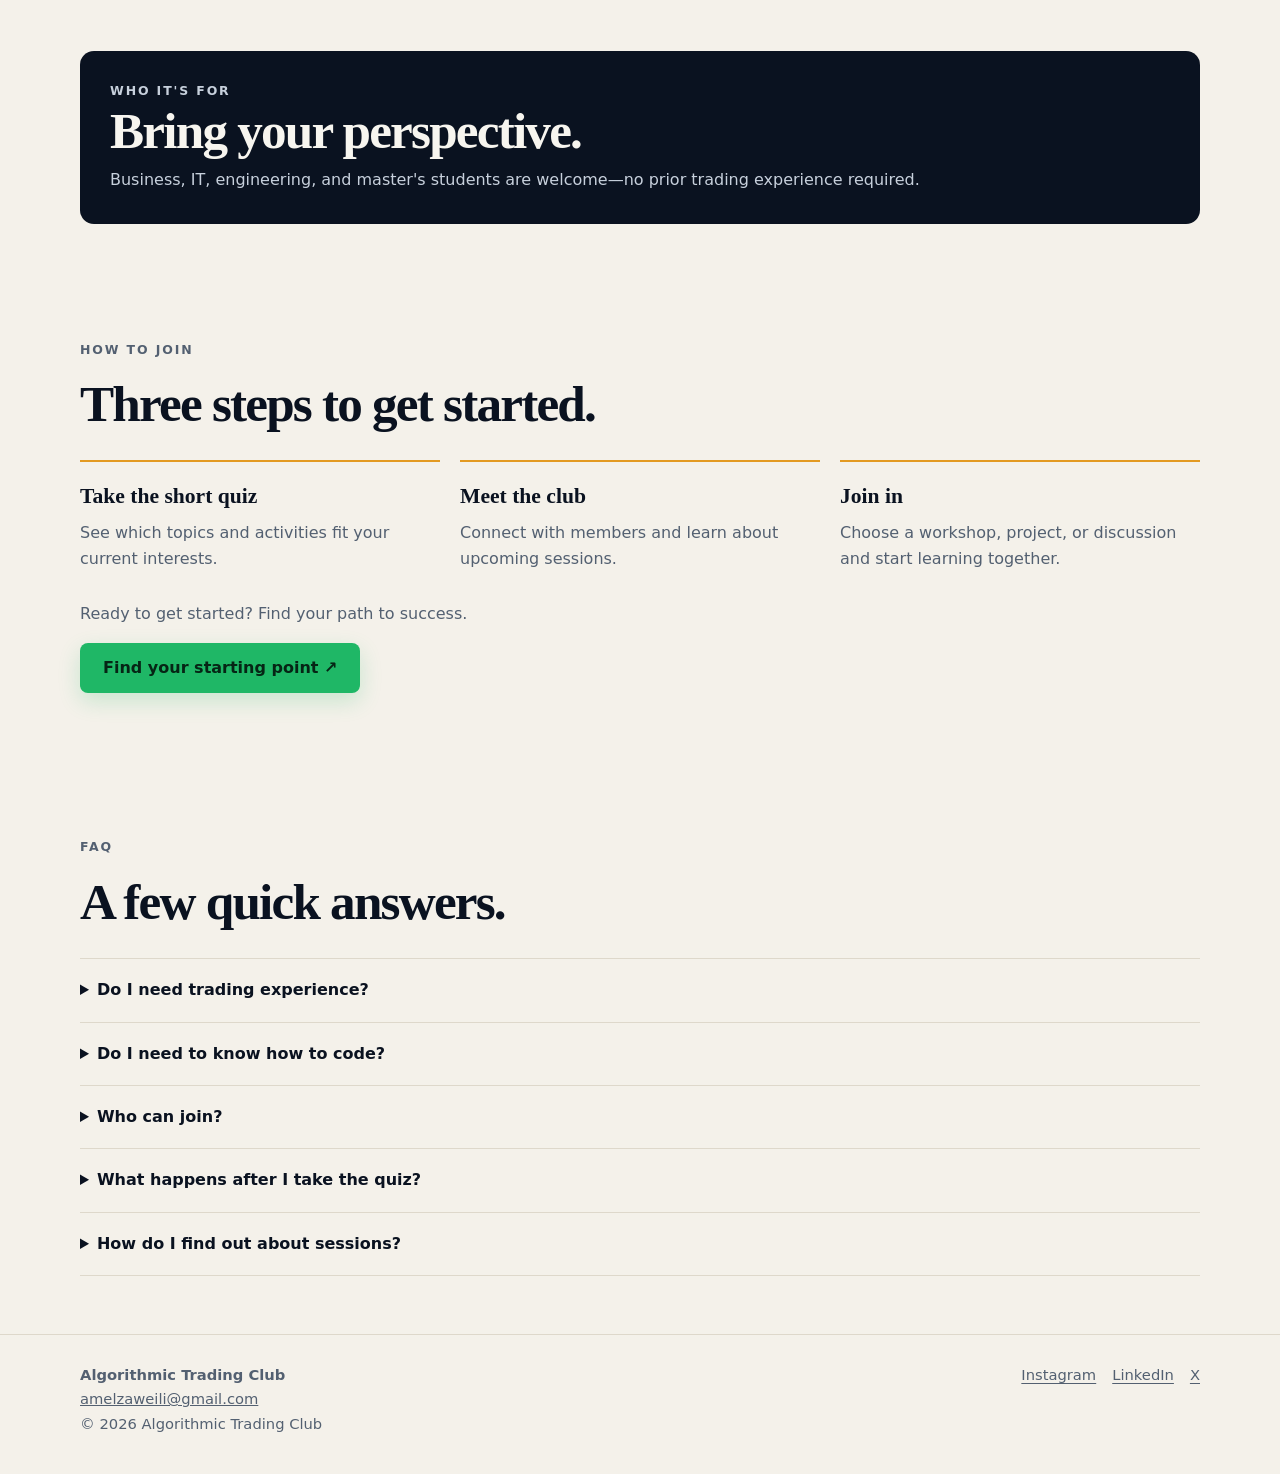
==== commit 8f9cad5f: "[common.js](C:/Users/ideapad/OneDrive/Desktop/my builds/club-main/app/assets/js/common.js) now check" ====
--- a/index.html
+++ b/index.html
@@ -468,6 +468,10 @@
           <p>Choose a workshop, project, or discussion and start learning together.</p>
         </div>
       </div>
+      <div class="section-head" style="margin-top: 28px;">
+        <p>Ready to get started? Find your path to success.</p>
+        <a class="button" href="/app/index.html">Find your starting point <span aria-hidden="true">&nbsp;↗</span></a>
+      </div>
     </section>
     <section class="wrap" aria-labelledby="faq-title">
       <div class="section-head">
